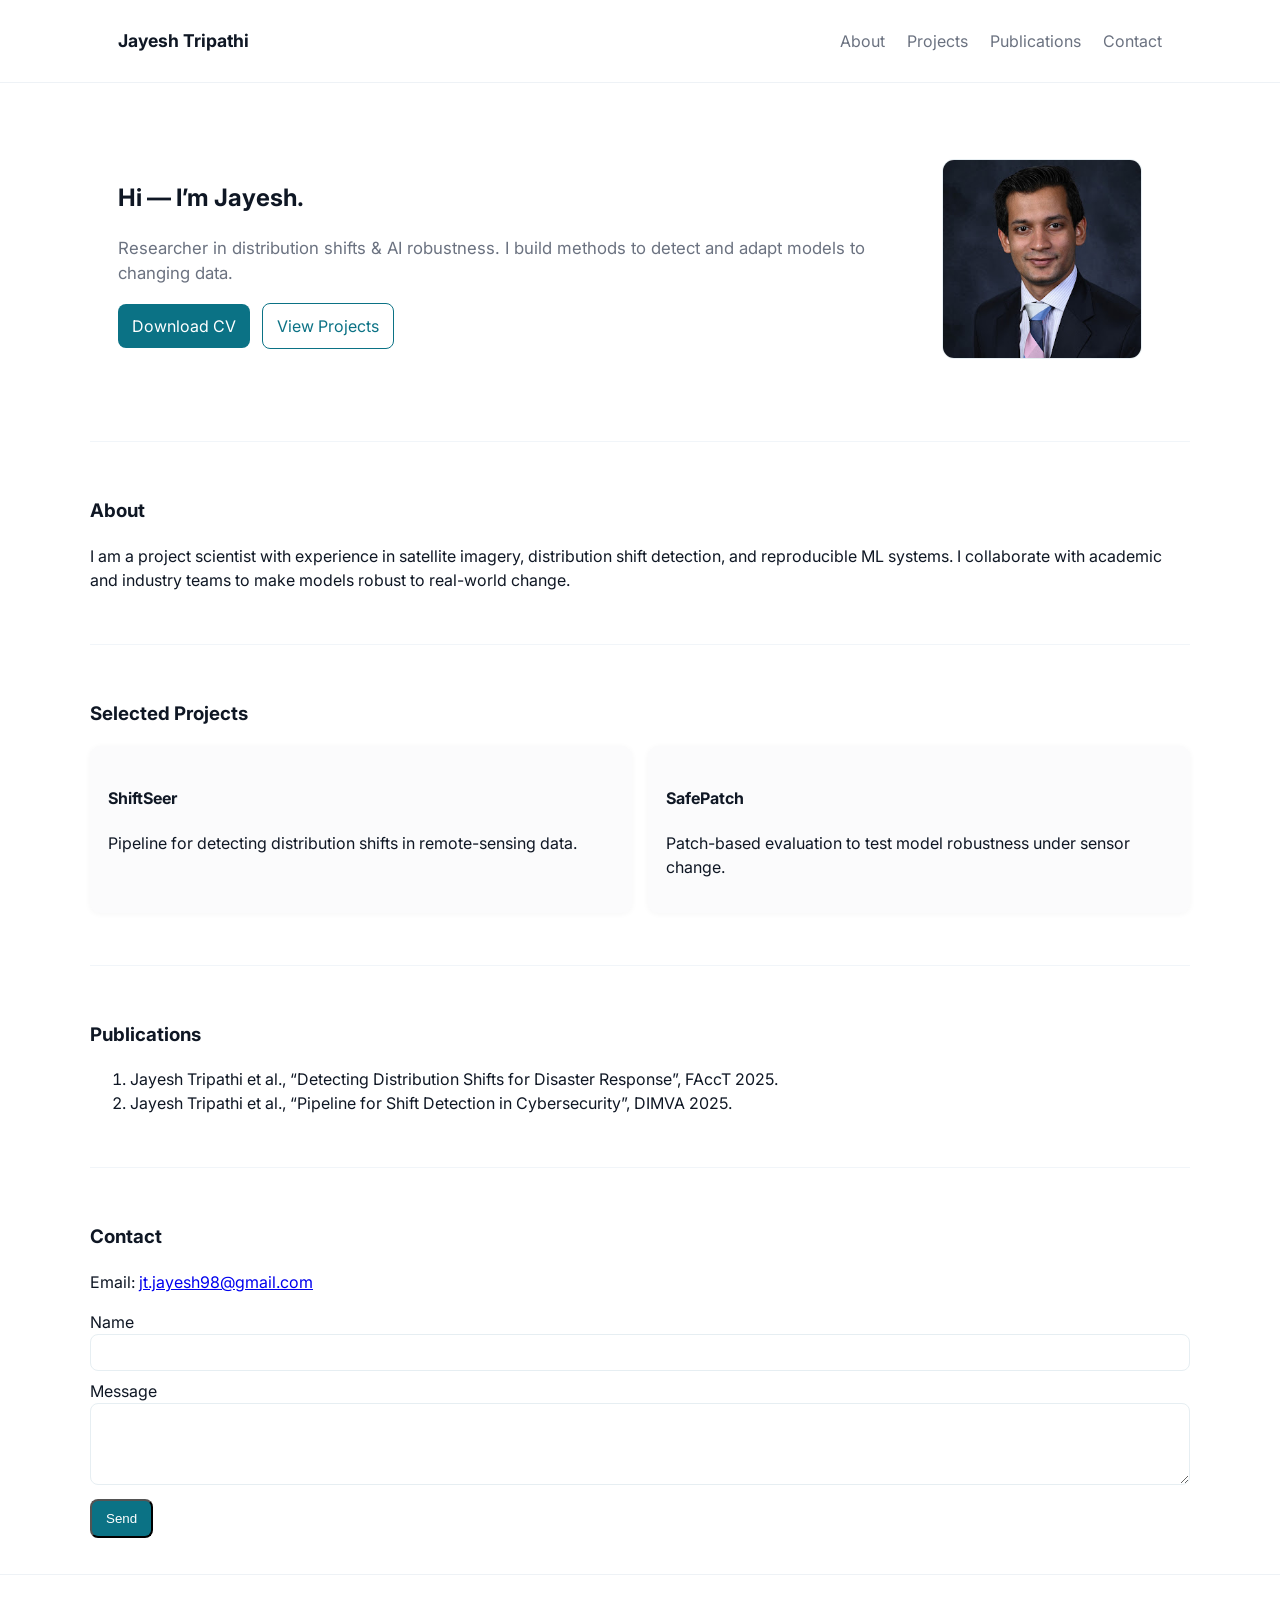
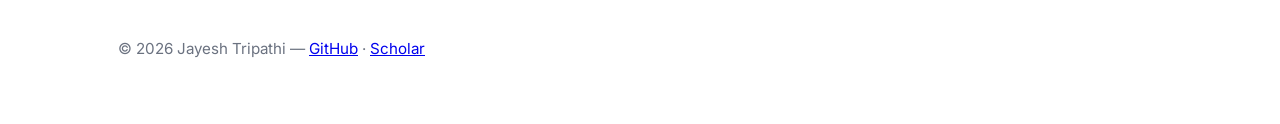
==== index.html @ e6ad1867 "Initial site" ====
<!doctype html>
<html lang="en">
<head>
  <meta charset="utf-8" />
  <meta name="viewport" content="width=device-width,initial-scale=1" />
  <title>Jayesh Tripathi — Researcher & Engineer</title>
  <meta name="description" content="Jayesh Tripathi — Researcher in distribution shifts and AI robustness. Portfolio, publications, and contact." />
  <link rel="stylesheet" href="./style.css">
  <link rel="preconnect" href="https://fonts.googleapis.com">
  <link href="https://fonts.googleapis.com/css2?family=Inter:wght@300;400;600;700&display=swap" rel="stylesheet">
</head>
<body>
  <header class="site-header">
    <div class="container">
      <h1 class="logo">Jayesh Tripathi</h1>
      <nav class="nav">
        <a href="#about">About</a>
        <a href="#projects">Projects</a>
        <a href="#publications">Publications</a>
        <a href="#contact">Contact</a>
      </nav>
    </div>
  </header>

  <main>
    <section id="hero" class="hero">
      <div class="container hero-grid">
        <div>
          <h2>Hi — I’m Jayesh.</h2>
          <p class="lead">Researcher in distribution shifts & AI robustness. I build methods to detect and adapt models to changing data.</p>
          <p>
            <a class="btn" href="assets/JayeshTripathi_CV.pdf" download>Download CV</a>
            <a class="btn btn-outline" href="#projects">View Projects</a>
          </p>
        </div>
        <div class="headshot">
          <img src="assets/headshot.jpg" alt="Jayesh Tripathi headshot">
        </div>
      </div>
    </section>

    <section id="about" class="container about">
      <h3>About</h3>
      <p>I am a project scientist with experience in satellite imagery, distribution shift detection, and reproducible ML systems. I collaborate with academic and industry teams to make models robust to real-world change.</p>
    </section>

    <section id="projects" class="container projects">
      <h3>Selected Projects</h3>
      <ul class="cards">
        <li class="card"><h4>ShiftSeer</h4><p>Pipeline for detecting distribution shifts in remote-sensing data.</p></li>
        <li class="card"><h4>SafePatch</h4><p>Patch-based evaluation to test model robustness under sensor change.</p></li>
      </ul>
    </section>

    <section id="publications" class="container publications">
      <h3>Publications</h3>
      <ol>
        <li>Jayesh Tripathi et al., “Detecting Distribution Shifts for Disaster Response”, FAccT 2025.</li>
        <li>Jayesh Tripathi et al., “Pipeline for Shift Detection in Cybersecurity”, DIMVA 2025.</li>
      </ol>
    </section>

    <section id="contact" class="container contact">
      <h3>Contact</h3>
      <p>Email: <a href="mailto:jt.jayesh98@gmail.com">jt.jayesh98@gmail.com</a></p>
      <!-- Optional simple contact form using formspree/netlify/etc. -->
      <form id="contact-form" action="https://formspree.io/f/YOUR_FORM_ID" method="POST">
        <label>
          <span>Name</span>
          <input type="text" name="name" required>
        </label>
        <label>
          <span>Message</span>
          <textarea name="message" rows="4" required></textarea>
        </label>
        <button type="submit" class="btn">Send</button>
      </form>
    </section>
  </main>

  <footer class="site-footer">
    <div class="container">
      <p>© <span id="year"></span> Jayesh Tripathi — <a href="https://github.com/your-username">GitHub</a> · <a href="https://scholar.google.com">Scholar</a></p>
    </div>
  </footer>

  <script src="./script.js"></script>
</body>
</html>
---- style.css ----
:root{
  --max-width:1100px;
  --accent:#0b7285;
  --muted:#6b7280;
  --bg:#ffffff;
  --card:#fbfbfc;
  --radius:10px;
  font-family: "Inter", system-ui, -apple-system, "Segoe UI", Roboto, "Helvetica Neue", Arial;
}
*{box-sizing:border-box}
body{margin:0;background:var(--bg);color:#0f1724;line-height:1.5}
.container{max-width:var(--max-width);margin:0 auto;padding:28px}
.site-header{border-bottom:1px solid #eef2f6;background:#fff}
.site-header .container{display:flex;align-items:center;justify-content:space-between}
.logo{margin:0;font-size:1.1rem}
.nav a{margin-left:18px;text-decoration:none;color:var(--muted)}
.hero{padding:48px 0}
.hero-grid{display:grid;grid-template-columns:1fr 220px;gap:28px;align-items:center}
.lead{color:var(--muted);font-size:1.05rem}
.headshot img{width:200px;height:200px;object-fit:cover;border-radius:12px;border:1px solid #e6eef2}
.btn{display:inline-block;padding:10px 14px;border-radius:8px;background:var(--accent);color:#fff;text-decoration:none;margin-right:8px}
.btn-outline{background:transparent;color:var(--accent);border:1px solid var(--accent)}
.about, .projects, .publications, .contact{padding:36px 0;border-top:1px solid #f1f5f9}
.cards{list-style:none;padding:0;display:flex;gap:16px}
.card{background:var(--card);padding:18px;border-radius:10px;flex:1;box-shadow:0 1px 6px rgba(15,23,36,0.04)}
.site-footer{padding:20px 0;border-top:1px solid #eef2f6;color:var(--muted);font-size:0.95rem}
@media (max-width:800px){
  .hero-grid{grid-template-columns:1fr; text-align:center}
  .headshot img{margin:0 auto}
  .nav{display:none}
}
label{display:block;margin:8px 0}
input,textarea{width:100%;padding:10px;border-radius:8px;border:1px solid #e6eef2}
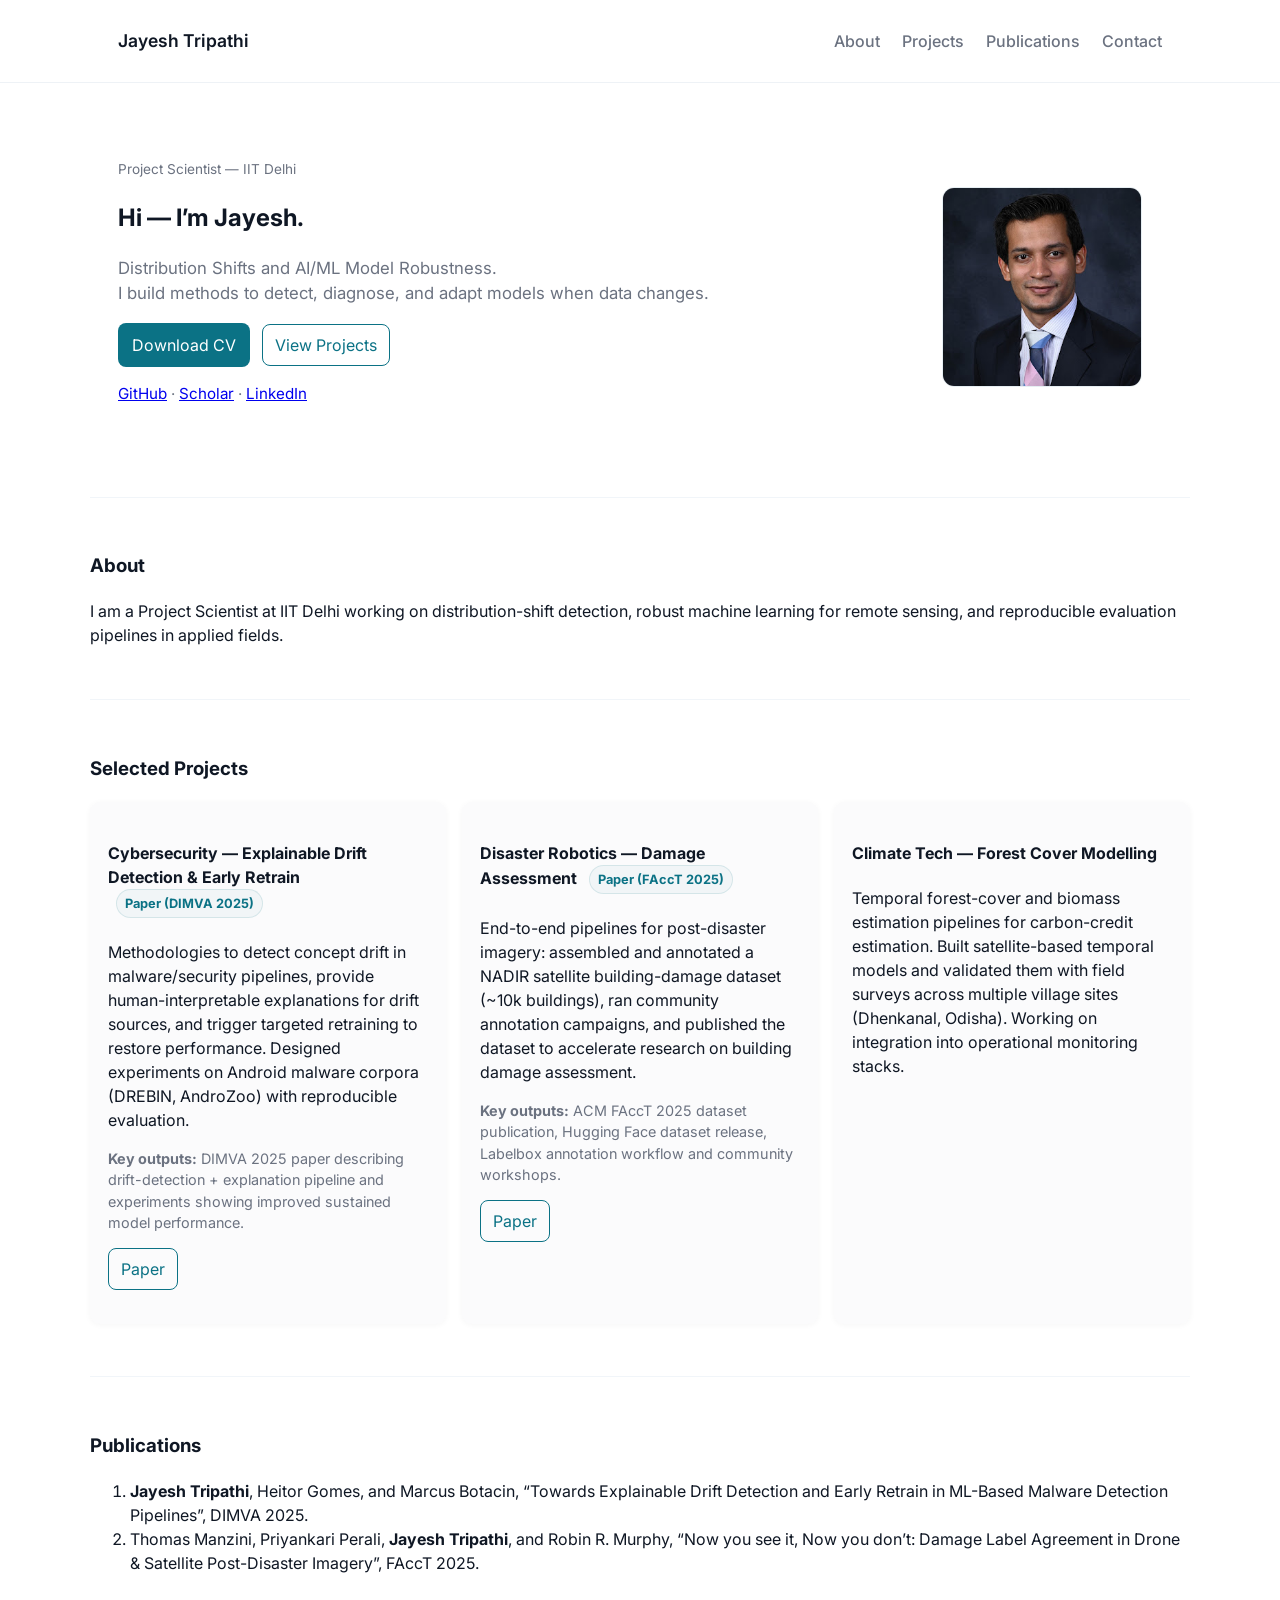
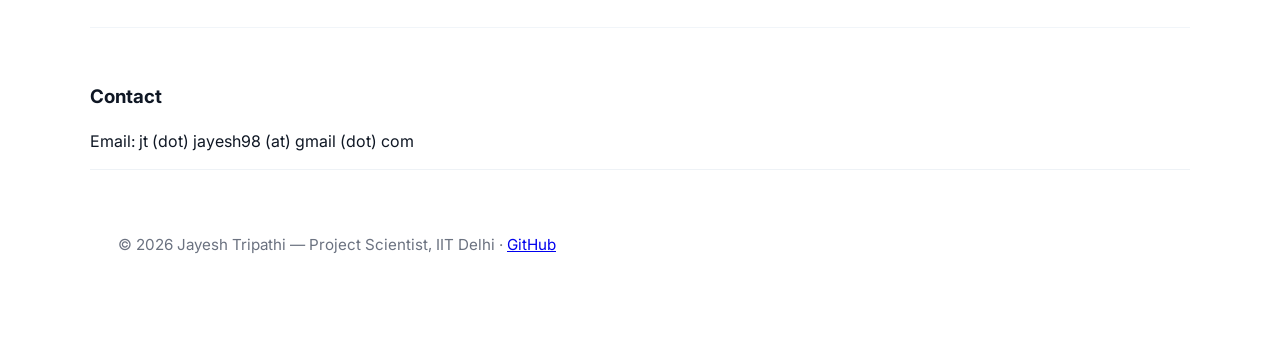
==== commit 6607d037: "New Changes" ====
--- a/index.html
+++ b/index.html
@@ -1,19 +1,22 @@
+<!-- index.html -->
 <!doctype html>
 <html lang="en">
 <head>
   <meta charset="utf-8" />
   <meta name="viewport" content="width=device-width,initial-scale=1" />
-  <title>Jayesh Tripathi — Researcher & Engineer</title>
-  <meta name="description" content="Jayesh Tripathi — Researcher in distribution shifts and AI robustness. Portfolio, publications, and contact." />
-  <link rel="stylesheet" href="./style.css">
+  <title>Jayesh Tripathi — Distribution Shifts & AI Robustness</title>
+  <meta name="description" content="Jayesh Tripathi — Project Scientist at IIT Delhi. Research on distribution shifts, remote sensing and robust ML systems. Portfolio, publications, and contact." />
+  <meta name="theme-color" content="#0b7285">
+  <link rel="icon" href="/assets/favicon.ico">
   <link rel="preconnect" href="https://fonts.googleapis.com">
   <link href="https://fonts.googleapis.com/css2?family=Inter:wght@300;400;600;700&display=swap" rel="stylesheet">
+  <link rel="stylesheet" href="styles.css">
 </head>
 <body>
-  <header class="site-header">
+  <header class="site-header" role="banner">
     <div class="container">
       <h1 class="logo">Jayesh Tripathi</h1>
-      <nav class="nav">
+      <nav class="nav" role="navigation" aria-label="Main navigation">
         <a href="#about">About</a>
         <a href="#projects">Projects</a>
         <a href="#publications">Publications</a>
@@ -23,67 +26,97 @@
   </header>
 
   <main>
-    <section id="hero" class="hero">
+    <section id="hero" class="hero" aria-label="Introduction">
       <div class="container hero-grid">
         <div>
+          <p class="eyebrow">Project Scientist — IIT Delhi</p>
           <h2>Hi — I’m Jayesh.</h2>
-          <p class="lead">Researcher in distribution shifts & AI robustness. I build methods to detect and adapt models to changing data.</p>
+          <p class="lead">Distribution Shifts and AI/ML Model Robustness. <br> I build methods to detect, diagnose, and adapt models when data changes.</p>
           <p>
             <a class="btn" href="assets/JayeshTripathi_CV.pdf" download>Download CV</a>
             <a class="btn btn-outline" href="#projects">View Projects</a>
           </p>
+          <p class="meta-links">
+            <a href="https://github.com/jtjayesh98" aria-label="GitHub">GitHub</a> ·
+            <a href="https://scholar.google.com/citations?user=id7UeTkAAAAJ&hl=en" aria-label="Google Scholar">Scholar</a> ·
+            <a href="https://www.linkedin.com/in/jayesh-tripathi/" aria-label="LinkedIn">LinkedIn</a>
+          </p>
         </div>
-        <div class="headshot">
-          <img src="assets/headshot.jpg" alt="Jayesh Tripathi headshot">
+        <div class="headshot" aria-hidden="false">
+          <img src="assets/headshot.jpg" alt="Headshot of Jayesh Tripathi">
         </div>
       </div>
     </section>
 
-    <section id="about" class="container about">
+    <section id="about" class="container about" aria-label="About">
       <h3>About</h3>
-      <p>I am a project scientist with experience in satellite imagery, distribution shift detection, and reproducible ML systems. I collaborate with academic and industry teams to make models robust to real-world change.</p>
+      <p>I am a Project Scientist at IIT Delhi working on distribution-shift detection, robust machine learning for remote sensing, and reproducible evaluation pipelines in applied fields.</p>
     </section>
 
-    <section id="projects" class="container projects">
+    <!-- Projects: descriptions built from your CV (papers, datasets, and project work). -->
+    <section id="projects" class="container projects" aria-label="Projects">
       <h3>Selected Projects</h3>
       <ul class="cards">
-        <li class="card"><h4>ShiftSeer</h4><p>Pipeline for detecting distribution shifts in remote-sensing data.</p></li>
-        <li class="card"><h4>SafePatch</h4><p>Patch-based evaluation to test model robustness under sensor change.</p></li>
+
+        <!-- Cybersecurity -->
+        <li class="card">
+          <h4>Cybersecurity — Explainable Drift Detection & Early Retrain
+            <span class="status-badge">Paper (DIMVA 2025)</span>
+          </h4>
+          <p>
+            Methodologies to detect concept drift in malware/security pipelines, provide human-interpretable explanations for drift sources, and trigger targeted retraining to restore performance. Designed experiments on Android malware corpora (DREBIN, AndroZoo) with reproducible evaluation.
+          </p>
+          <p class="small">
+            <strong>Key outputs:</strong> DIMVA 2025 paper describing drift-detection + explanation pipeline and experiments showing improved sustained model performance.
+          </p>
+          <p style="margin-top:10px"><a href="https://link.springer.com/chapter/10.1007/978-3-031-97623-0_1" class="btn-outline">Paper</a></p>
+        </li>
+
+        <!-- Disaster Robotics / Damage Assessment -->
+        <li class="card">
+          <h4>Disaster Robotics — Damage Assessment
+            <span class="status-badge">Paper (FAccT 2025)</span>
+          </h4>
+          <p>
+            End-to-end pipelines for post-disaster imagery: assembled and annotated a NADIR satellite building-damage dataset (~10k buildings), ran community annotation campaigns, and published the dataset to accelerate research on building damage assessment.
+          </p>
+          <p class="small">
+            <strong>Key outputs:</strong> ACM FAccT 2025 dataset publication, Hugging Face dataset release, Labelbox annotation workflow and community workshops.
+          </p>
+          <p style="margin-top:10px"><a href="https://dl.acm.org/doi/full/10.1145/3715275.3732135" class="btn-outline">Paper</a></p>
+        </li>
+
+        <!-- Climate Tech / Forest Cover -->
+        <li class="card">
+          <h4>Climate Tech — Forest Cover Modelling
+          </h4>
+          <p>
+            Temporal forest-cover and biomass estimation pipelines for carbon-credit estimation. Built satellite-based temporal models and validated them with field surveys across multiple village sites (Dhenkanal, Odisha). Working on integration into operational monitoring stacks.
+          </p>
+        </li>
+
       </ul>
+
     </section>
 
-    <section id="publications" class="container publications">
+    <section id="publications" class="container publications" aria-label="Publications">
       <h3>Publications</h3>
       <ol>
-        <li>Jayesh Tripathi et al., “Detecting Distribution Shifts for Disaster Response”, FAccT 2025.</li>
-        <li>Jayesh Tripathi et al., “Pipeline for Shift Detection in Cybersecurity”, DIMVA 2025.</li>
+        <li><b>Jayesh Tripathi</b>, Heitor Gomes, and Marcus Botacin, “Towards Explainable Drift Detection and Early Retrain in ML-Based Malware Detection Pipelines”, DIMVA 2025.</li>
+        <li>Thomas Manzini, Priyankari Perali, <b>Jayesh Tripathi</b>, and Robin R. Murphy, “Now you see it, Now you don’t: Damage Label Agreement in Drone & Satellite Post-Disaster Imagery”, FAccT 2025.</li>
       </ol>
     </section>
 
-    <section id="contact" class="container contact">
+    <section id="contact" class="container contact" aria-label="Contact">
       <h3>Contact</h3>
-      <p>Email: <a href="mailto:jt.jayesh98@gmail.com">jt.jayesh98@gmail.com</a></p>
-      <!-- Optional simple contact form using formspree/netlify/etc. -->
-      <form id="contact-form" action="https://formspree.io/f/YOUR_FORM_ID" method="POST">
-        <label>
-          <span>Name</span>
-          <input type="text" name="name" required>
-        </label>
-        <label>
-          <span>Message</span>
-          <textarea name="message" rows="4" required></textarea>
-        </label>
-        <button type="submit" class="btn">Send</button>
-      </form>
-    </section>
-  </main>
+      <p>Email: jt (dot) jayesh98 (at) gmail (dot) com</a></p>
 
-  <footer class="site-footer">
+  <footer class="site-footer" role="contentinfo">
     <div class="container">
-      <p>© <span id="year"></span> Jayesh Tripathi — <a href="https://github.com/your-username">GitHub</a> · <a href="https://scholar.google.com">Scholar</a></p>
+      <p>© <span id="year"></span> Jayesh Tripathi — Project Scientist, IIT Delhi · <a href="https://github.com/jtjayesh98">GitHub</a></p>
     </div>
   </footer>
 
-  <script src="./script.js"></script>
+  <script src="script.js"></script>
 </body>
 </html>
--- a/styles.css
+++ b/styles.css
@@ -0,0 +1,42 @@
+/* styles.css */
+:root{
+  --max-width:1100px;
+  --accent:#0b7285;
+  --muted:#6b7280;
+  --bg:#ffffff;
+  --card:#fbfbfc;
+  --radius:10px;
+  font-family: "Inter", system-ui, -apple-system, "Segoe UI", Roboto, "Helvetica Neue", Arial;
+}
+*{box-sizing:border-box}
+body{margin:0;background:var(--bg);color:#0f1724;line-height:1.5}
+.container{max-width:var(--max-width);margin:0 auto;padding:28px}
+.site-header{border-bottom:1px solid #eef2f6;background:#fff;position:sticky;top:0;z-index:30}
+.site-header .container{display:flex;align-items:center;justify-content:space-between}
+.logo{margin:0;font-size:1.1rem;font-weight:600}
+.nav a{margin-left:18px;text-decoration:none;color:var(--muted);font-weight:500}
+.eyebrow{font-size:0.85rem;color:var(--muted);margin:0 0 6px}
+.hero{padding:48px 0}
+.hero-grid{display:grid;grid-template-columns:1fr 220px;gap:28px;align-items:center}
+.lead{color:var(--muted);font-size:1.05rem}
+.headshot img{width:200px;height:200px;object-fit:cover;border-radius:12px;border:1px solid #e6eef2}
+.btn{display:inline-block;padding:10px 14px;border-radius:8px;background:var(--accent);color:#fff;text-decoration:none;margin-right:8px}
+.btn-outline{display:inline-block;padding:8px 12px;border-radius:8px;background:transparent;color:var(--accent);border:1px solid var(--accent);text-decoration:none}
+.meta-links{margin-top:10px;color:var(--muted);font-size:0.95rem}
+.about, .projects, .publications, .contact{padding:36px 0;border-top:1px solid #f1f5f9}
+.cards{list-style:none;padding:0;display:flex;gap:16px;flex-wrap:wrap}
+.card{background:var(--card);padding:18px;border-radius:10px;flex:1;min-width:260px;box-shadow:0 1px 6px rgba(15,23,36,0.04)}
+.small{color:var(--muted);font-size:0.9rem;margin-top:8px}
+.status-badge{display:inline-block;padding:4px 8px;border-radius:999px;font-size:0.8rem;border:1px solid rgba(11,114,133,0.12);color:var(--accent);background:rgba(11,114,133,0.04);margin-left:8px}
+.site-footer{padding:20px 0;border-top:1px solid #eef2f6;color:var(--muted);font-size:0.95rem}
+label{display:block;margin:8px 0}
+input,textarea{width:100%;padding:10px;border-radius:8px;border:1px solid #e6eef2}
+button.btn{border:none;cursor:pointer}
+@media (max-width:900px){
+  .hero-grid{grid-template-columns:1fr; text-align:center}
+  .headshot img{margin:0 auto}
+  .nav{display:none}
+}
+
+/* small utilities */
+.muted { color: var(--muted); }
